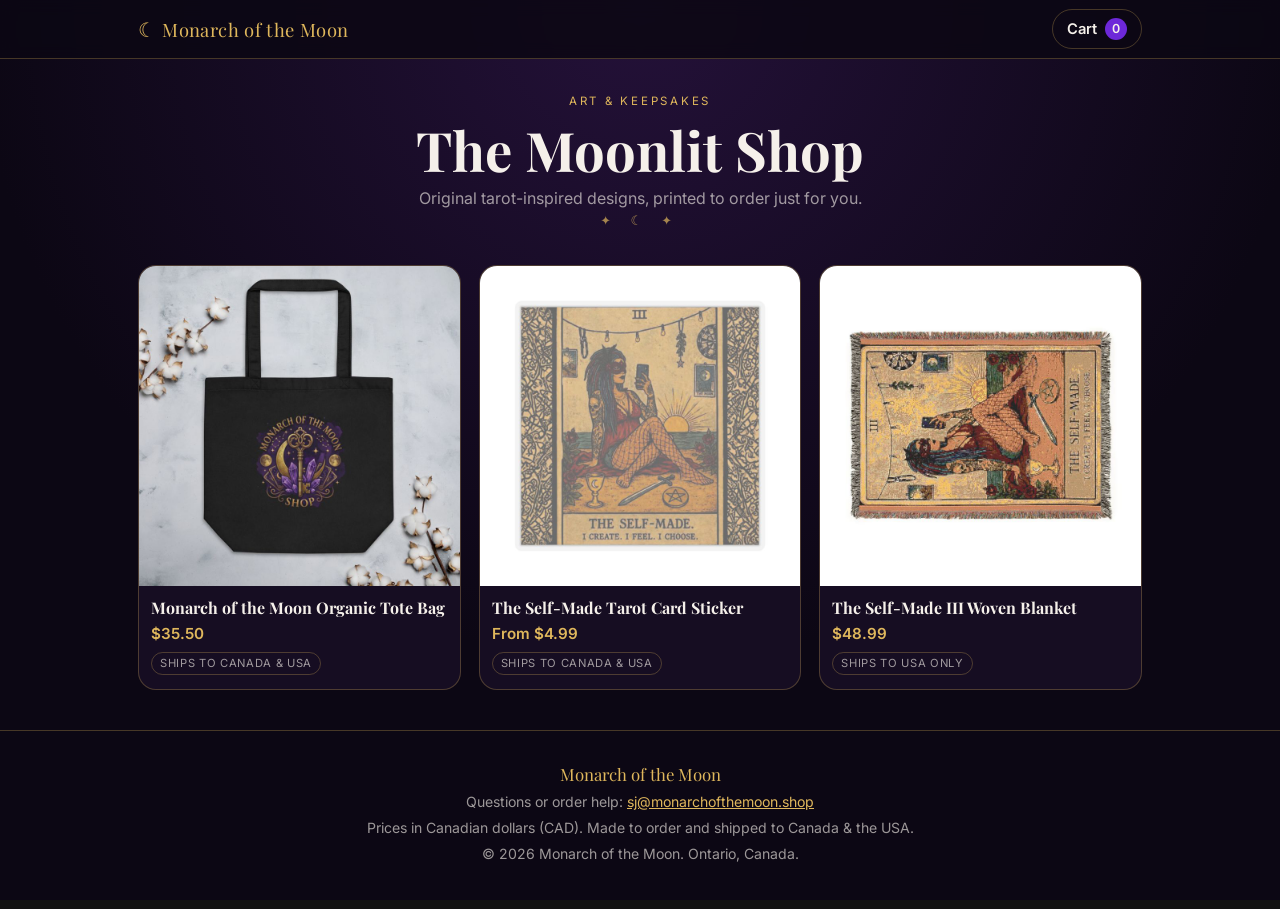
==== shop/index.html @ 4d3a8a0d "Add preview storefront at /shop/ and motm-shop checkout Worker" ====
<!DOCTYPE html>
<html lang="en">
<head>
<meta charset="UTF-8">
<meta name="viewport" content="width=device-width, initial-scale=1.0">
<title>Shop | Monarch of the Moon</title>
<meta name="robots" content="noindex, nofollow">
<meta name="description" content="Monarch of the Moon shop: tarot-inspired art, stickers and keepsakes.">
<meta name="theme-color" content="#0c0714">
<link rel="preconnect" href="https://fonts.googleapis.com">
<link rel="preconnect" href="https://fonts.gstatic.com" crossorigin>
<link href="https://fonts.googleapis.com/css2?family=Playfair+Display:wght@700&amp;family=Inter:wght@400;500;600;700&amp;display=swap" rel="stylesheet">
<link rel="stylesheet" href="shop.css?v=1">
<script src="shop.js?v=1" defer></script>
</head>
<body data-page="grid">
<header class="top"><div class="wrap"><a class="brand" href="./"><span>&#9790;</span>Monarch of the Moon</a><a class="cartlink" href="cart.html">Cart <span class="count" data-count>0</span></a></div></header>
<main class="wrap">
<section class="hero"><p class="eyebrow gold">Art &amp; keepsakes</p><h1 class="serif">The Moonlit Shop</h1>
<p class="muted">Original tarot-inspired designs, printed to order just for you.</p><p class="stars">&#10022; &#9790; &#10022;</p></section>
<div class="grid" id="grid" aria-live="polite"></div>
</main>
<footer class="muted"><div class="wrap">
<p class="serif gold" style="font-size:1.05rem">Monarch of the Moon</p>
<p>Questions or order help: <a href="mailto:sj@monarchofthemoon.shop">sj@monarchofthemoon.shop</a></p>
<p>Prices in Canadian dollars (CAD). Made to order and shipped to Canada &amp; the USA.</p>
<p>&copy; 2026 Monarch of the Moon. Ontario, Canada.</p>
</div></footer>
</body>
</html>
---- shop/shop.css ----
:root{color-scheme:dark;--bg:#0c0714;--card:#160d22;--card2:#1d1230;--gold:#dfb75c;--purple:#6d28d9;--text:#f5f0ea;--muted:rgba(245,240,234,.62);--line:rgba(223,183,92,.28)}
*{box-sizing:border-box}
html{-webkit-text-size-adjust:100%}
body{margin:0;min-height:100vh;background:radial-gradient(circle at 50% 0%,#241139 0%,var(--bg) 60%) fixed;color:var(--text);font-family:Inter,system-ui,sans-serif;line-height:1.55}
a{color:inherit}
img{max-width:100%;display:block}
.serif{font-family:"Playfair Display",Georgia,serif}
.gold{color:var(--gold)}
.muted{color:var(--muted)}
.wrap{max-width:1040px;margin:0 auto;padding:0 18px}
.top{position:sticky;top:0;z-index:5;background:rgba(12,7,20,.88);backdrop-filter:blur(8px);border-bottom:1px solid var(--line)}
.top .wrap{display:flex;align-items:center;justify-content:space-between;height:58px}
.brand{text-decoration:none;font-family:"Playfair Display",Georgia,serif;font-size:1.15rem;color:var(--gold);letter-spacing:.02em}
.brand span{font-size:1.1em;margin-right:6px}
.cartlink{display:inline-flex;align-items:center;gap:8px;text-decoration:none;padding:8px 14px;border:1px solid var(--line);border-radius:999px;font-weight:600;font-size:.92rem}
.count{background:var(--purple);border-radius:999px;min-width:22px;height:22px;display:inline-grid;place-items:center;font-size:.78rem;padding:0 6px}
.hero{padding:34px 0 8px;text-align:center}
.eyebrow{letter-spacing:.24em;text-transform:uppercase;font-size:.72rem;margin:0}
h1{font-size:clamp(2rem,8vw,3.4rem);line-height:1.05;margin:10px 0 8px}
.hero p{margin:0 auto;max-width:520px}
.stars{letter-spacing:.6em;color:var(--gold);opacity:.7;font-size:.8rem;margin:14px 0 0}
.grid{display:grid;grid-template-columns:repeat(2,1fr);gap:12px;margin:26px 0 40px}
@media(min-width:760px){.grid{grid-template-columns:repeat(3,1fr);gap:18px}}
.card{display:flex;flex-direction:column;background:var(--card);border:1px solid var(--line);border-radius:18px;overflow:hidden;text-decoration:none;transition:transform .15s,border-color .15s}
.card:hover,.card:focus-visible{transform:translateY(-2px);border-color:var(--gold)}
.card .ph{aspect-ratio:1;background:#f3f0ea}
.card .ph img{width:100%;height:100%;object-fit:cover}
.card .info{padding:12px 12px 14px}
.card h2{font-size:1rem;margin:0 0 4px;line-height:1.25}
.card .price{color:var(--gold);font-weight:600;font-size:.95rem}
.tag{display:inline-block;font-size:.7rem;letter-spacing:.06em;text-transform:uppercase;border:1px solid var(--line);border-radius:999px;padding:2px 8px;margin-top:6px;color:var(--muted)}
.btn{display:inline-flex;justify-content:center;align-items:center;gap:8px;width:100%;padding:15px 22px;border:0;border-radius:999px;background:var(--purple);color:#fff;font:600 1rem Inter,system-ui,sans-serif;text-decoration:none;cursor:pointer}
.btn:hover,.btn:focus-visible{background:#7c3aed}
.btn[disabled]{opacity:.55;cursor:not-allowed}
.btn.ghost{background:transparent;border:1px solid var(--line);color:var(--text)}
.product{display:grid;gap:22px;padding:22px 0 40px}
@media(min-width:820px){.product{grid-template-columns:1.1fr 1fr;gap:36px;padding-top:34px}}
.main-img{aspect-ratio:1;background:#f3f0ea;border-radius:18px;overflow:hidden;border:1px solid var(--line)}
.main-img img{width:100%;height:100%;object-fit:contain}
.thumbs{display:flex;gap:8px;overflow-x:auto;padding:10px 0 2px;scrollbar-width:thin}
.thumbs button{flex:0 0 64px;height:64px;padding:0;border-radius:10px;overflow:hidden;border:2px solid transparent;background:#f3f0ea;cursor:pointer}
.thumbs button[aria-current=true]{border-color:var(--gold)}
.thumbs img{width:100%;height:100%;object-fit:cover}
.product h1{font-size:clamp(1.7rem,6vw,2.4rem);margin:0 0 6px}
.bigprice{font-size:1.5rem;color:var(--gold);font-weight:600;margin:0 0 14px}
.opt{margin:0 0 14px;border:0;padding:0}
.opt legend{font-size:.8rem;letter-spacing:.12em;text-transform:uppercase;color:var(--muted);margin-bottom:8px}
.chips{display:flex;flex-wrap:wrap;gap:8px}
.chip{padding:10px 14px;border-radius:999px;border:1px solid var(--line);background:var(--card);color:var(--text);font:500 .92rem Inter,system-ui,sans-serif;cursor:pointer;min-height:44px}
.chip[aria-pressed=true]{border-color:var(--gold);background:var(--card2);color:var(--gold)}
.chip:disabled{opacity:.35;text-decoration:line-through;cursor:not-allowed}
.qty{display:inline-flex;align-items:center;border:1px solid var(--line);border-radius:999px;overflow:hidden}
.qty button{width:44px;height:44px;border:0;background:transparent;color:var(--text);font-size:1.2rem;cursor:pointer}
.qty input{width:44px;text-align:center;border:0;background:transparent;color:var(--text);font:600 1rem Inter,sans-serif}
.row{display:flex;gap:12px;align-items:center;margin:6px 0 16px}
.desc p{margin:0 0 10px}
.note{font-size:.88rem;border:1px solid var(--line);border-radius:14px;padding:12px 14px;background:var(--card);margin:16px 0}
.toast{position:fixed;left:50%;bottom:18px;transform:translateX(-50%);background:var(--card2);border:1px solid var(--gold);padding:12px 18px;border-radius:999px;font-weight:600;opacity:0;transition:opacity .2s;pointer-events:none;z-index:9}
.toast.show{opacity:1}
.panel{background:var(--card);border:1px solid var(--line);border-radius:18px;padding:16px;margin:16px 0}
.line{display:grid;grid-template-columns:72px 1fr auto;gap:12px;align-items:center;padding:12px 0;border-bottom:1px solid rgba(223,183,92,.14)}
.line:last-child{border-bottom:0}
.line img{width:72px;height:72px;object-fit:cover;border-radius:10px;background:#f3f0ea}
.line .t{font-weight:600;line-height:1.25}
.line .v{font-size:.85rem;color:var(--muted)}
.line .rm{background:none;border:0;color:var(--muted);text-decoration:underline;cursor:pointer;padding:4px 0;font-size:.85rem}
.sum{display:flex;justify-content:space-between;padding:6px 0}
.sum.total{font-weight:700;font-size:1.1rem;border-top:1px solid var(--line);margin-top:6px;padding-top:12px}
select{width:100%;padding:13px 14px;border-radius:12px;border:1px solid var(--line);background:var(--card2);color:var(--text);font:500 1rem Inter,sans-serif}
.err{color:#ffb4b4;font-size:.92rem;min-height:1.2em;margin:10px 0 0}
.center{text-align:center;padding:50px 0}
footer{border-top:1px solid var(--line);padding:26px 0 40px;margin-top:20px;font-size:.88rem;text-align:center}
footer a{color:var(--gold)}
footer p{margin:4px 0}
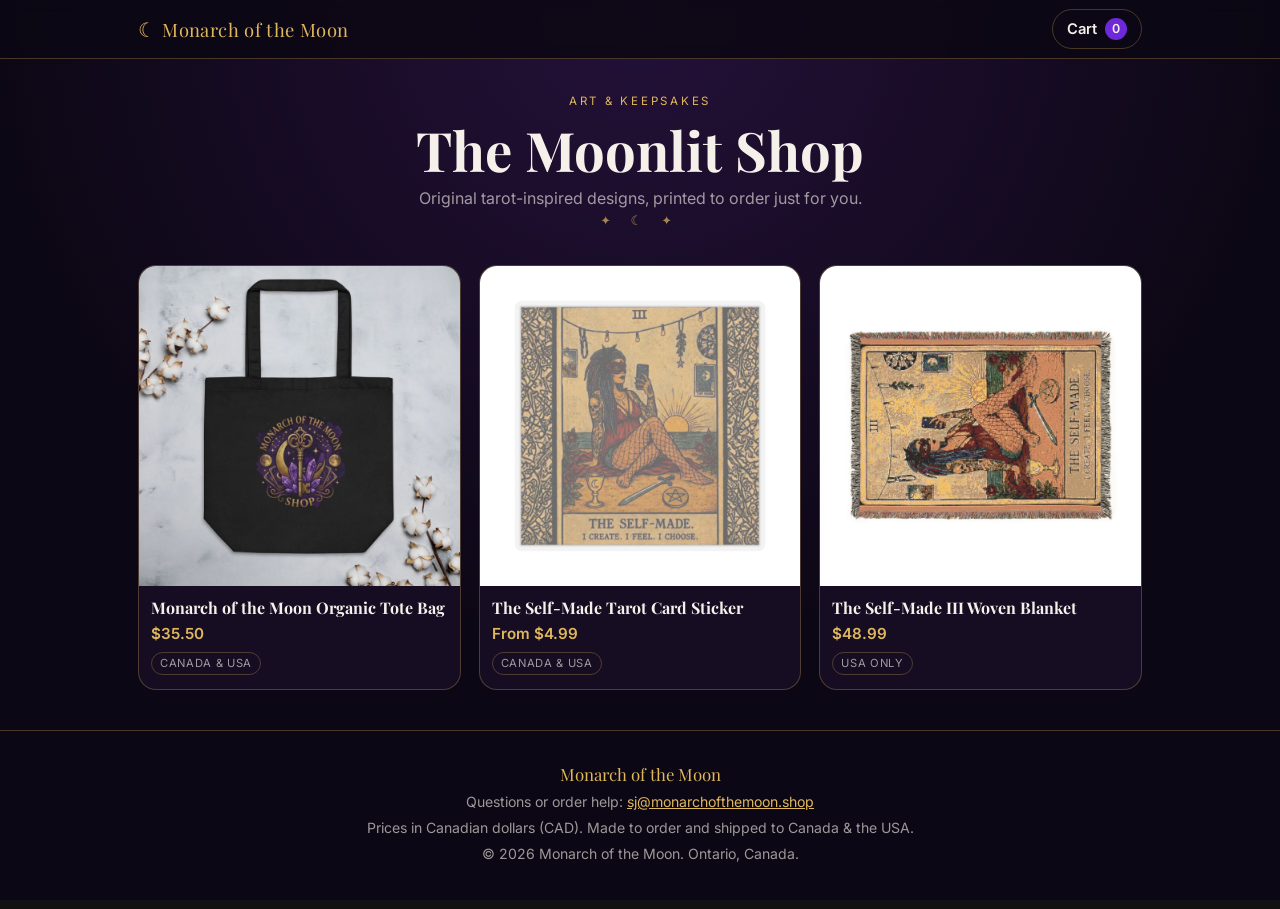
==== commit 83ad4ae0: "Shop: shorter shipping tags, favicon" ====
--- a/shop/index.html
+++ b/shop/index.html
@@ -7,11 +7,12 @@
 <meta name="robots" content="noindex, nofollow">
 <meta name="description" content="Monarch of the Moon shop: tarot-inspired art, stickers and keepsakes.">
 <meta name="theme-color" content="#0c0714">
+<link rel="icon" href="data:image/svg+xml,%3Csvg xmlns=%22http://www.w3.org/2000/svg%22 viewBox=%220 0 100 100%22%3E%3Ctext y=%22.9em%22 font-size=%2290%22%3E%F0%9F%8C%99%3C/text%3E%3C/svg%3E">
 <link rel="preconnect" href="https://fonts.googleapis.com">
 <link rel="preconnect" href="https://fonts.gstatic.com" crossorigin>
 <link href="https://fonts.googleapis.com/css2?family=Playfair+Display:wght@700&amp;family=Inter:wght@400;500;600;700&amp;display=swap" rel="stylesheet">
-<link rel="stylesheet" href="shop.css?v=1">
-<script src="shop.js?v=1" defer></script>
+<link rel="stylesheet" href="shop.css?v=2">
+<script src="shop.js?v=2" defer></script>
 </head>
 <body data-page="grid">
 <header class="top"><div class="wrap"><a class="brand" href="./"><span>&#9790;</span>Monarch of the Moon</a><a class="cartlink" href="cart.html">Cart <span class="count" data-count>0</span></a></div></header>
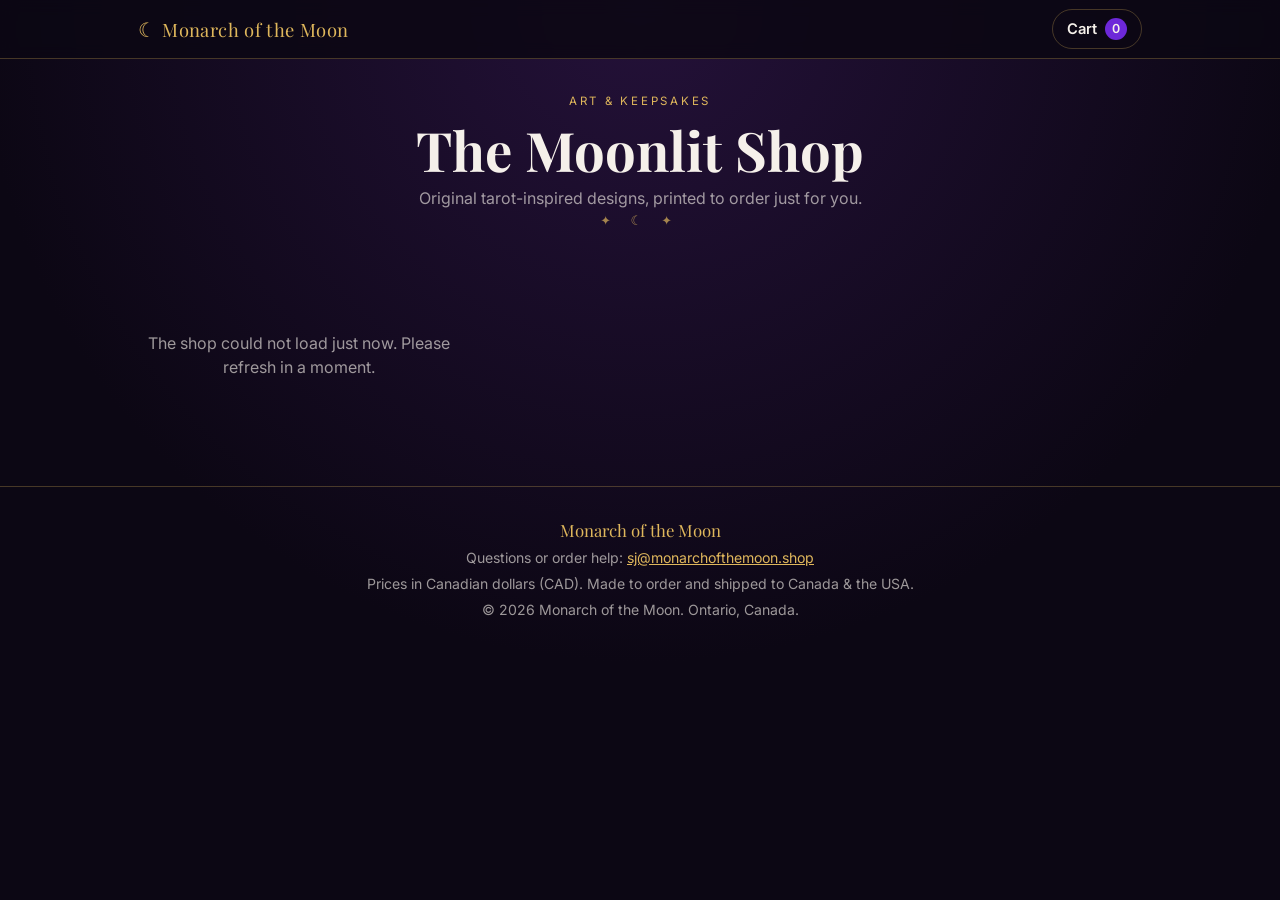
==== commit 847de578: "Shop: live catalog from Printify + Printful via motm-shop Worker" ====
--- a/shop/index.html
+++ b/shop/index.html
@@ -8,11 +8,12 @@
 <meta name="description" content="Monarch of the Moon shop: tarot-inspired art, stickers and keepsakes.">
 <meta name="theme-color" content="#0c0714">
 <link rel="icon" href="data:image/svg+xml,%3Csvg xmlns=%22http://www.w3.org/2000/svg%22 viewBox=%220 0 100 100%22%3E%3Ctext y=%22.9em%22 font-size=%2290%22%3E%F0%9F%8C%99%3C/text%3E%3C/svg%3E">
+<link rel="preconnect" href="https://api.monarchofthemoon.shop" crossorigin>
 <link rel="preconnect" href="https://fonts.googleapis.com">
 <link rel="preconnect" href="https://fonts.gstatic.com" crossorigin>
 <link href="https://fonts.googleapis.com/css2?family=Playfair+Display:wght@700&amp;family=Inter:wght@400;500;600;700&amp;display=swap" rel="stylesheet">
-<link rel="stylesheet" href="shop.css?v=2">
-<script src="shop.js?v=2" defer></script>
+<link rel="stylesheet" href="shop.css?v=3">
+<script src="shop.js?v=3" defer></script>
 </head>
 <body data-page="grid">
 <header class="top"><div class="wrap"><a class="brand" href="./"><span>&#9790;</span>Monarch of the Moon</a><a class="cartlink" href="cart.html">Cart <span class="count" data-count>0</span></a></div></header>
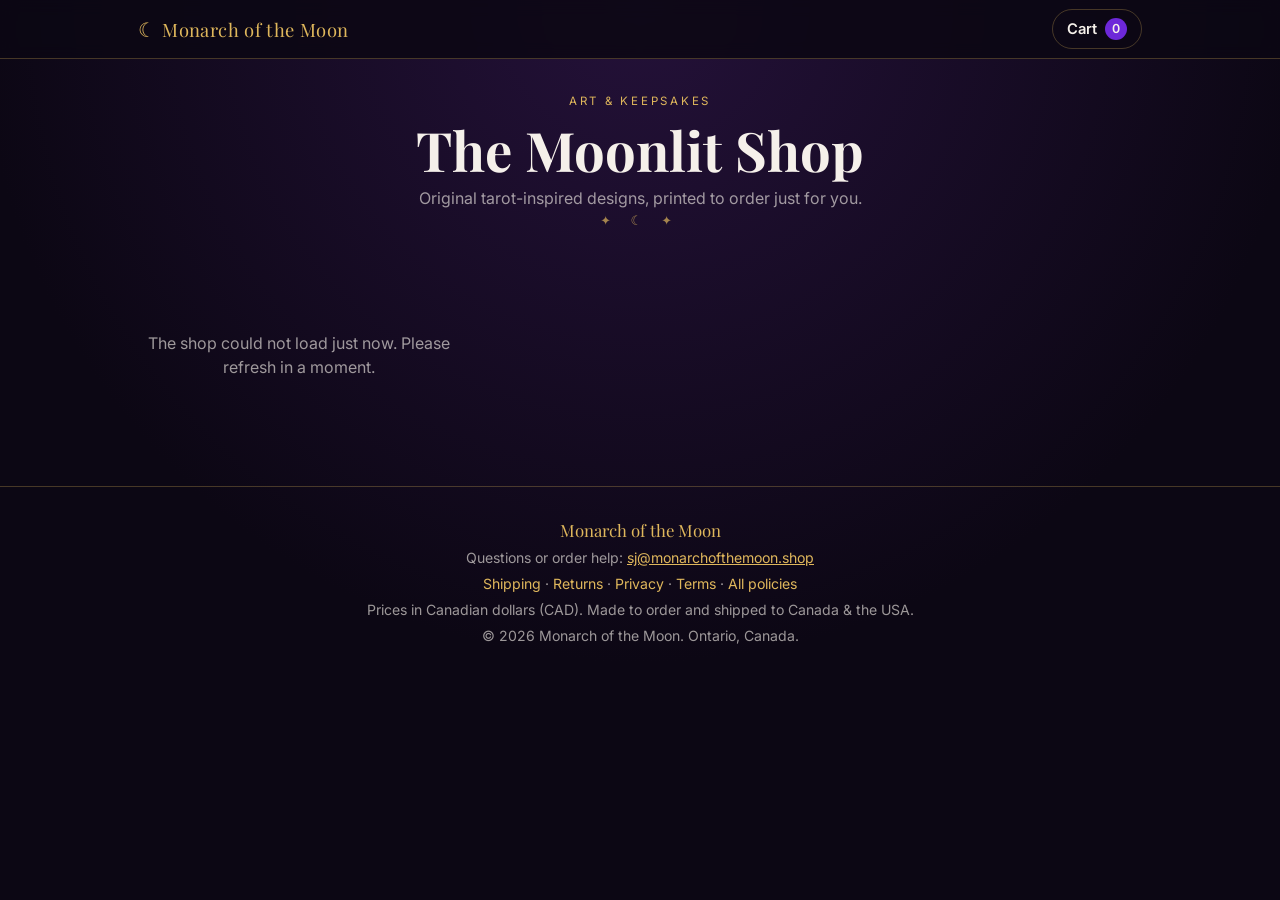
==== commit 38da5ea4: "Launch: shop at site root, live Stripe, hide woven blanket, legal pages, robots/sitemap" ====
--- a/shop/index.html
+++ b/shop/index.html
@@ -1,32 +1,7 @@
 <!DOCTYPE html>
-<html lang="en">
-<head>
-<meta charset="UTF-8">
-<meta name="viewport" content="width=device-width, initial-scale=1.0">
-<title>Shop | Monarch of the Moon</title>
-<meta name="robots" content="noindex, nofollow">
-<meta name="description" content="Monarch of the Moon shop: tarot-inspired art, stickers and keepsakes.">
-<meta name="theme-color" content="#0c0714">
-<link rel="icon" href="data:image/svg+xml,%3Csvg xmlns=%22http://www.w3.org/2000/svg%22 viewBox=%220 0 100 100%22%3E%3Ctext y=%22.9em%22 font-size=%2290%22%3E%F0%9F%8C%99%3C/text%3E%3C/svg%3E">
-<link rel="preconnect" href="https://api.monarchofthemoon.shop" crossorigin>
-<link rel="preconnect" href="https://fonts.googleapis.com">
-<link rel="preconnect" href="https://fonts.gstatic.com" crossorigin>
-<link href="https://fonts.googleapis.com/css2?family=Playfair+Display:wght@700&amp;family=Inter:wght@400;500;600;700&amp;display=swap" rel="stylesheet">
-<link rel="stylesheet" href="shop.css?v=3">
-<script src="shop.js?v=3" defer></script>
-</head>
-<body data-page="grid">
-<header class="top"><div class="wrap"><a class="brand" href="./"><span>&#9790;</span>Monarch of the Moon</a><a class="cartlink" href="cart.html">Cart <span class="count" data-count>0</span></a></div></header>
-<main class="wrap">
-<section class="hero"><p class="eyebrow gold">Art &amp; keepsakes</p><h1 class="serif">The Moonlit Shop</h1>
-<p class="muted">Original tarot-inspired designs, printed to order just for you.</p><p class="stars">&#10022; &#9790; &#10022;</p></section>
-<div class="grid" id="grid" aria-live="polite"></div>
-</main>
-<footer class="muted"><div class="wrap">
-<p class="serif gold" style="font-size:1.05rem">Monarch of the Moon</p>
-<p>Questions or order help: <a href="mailto:sj@monarchofthemoon.shop">sj@monarchofthemoon.shop</a></p>
-<p>Prices in Canadian dollars (CAD). Made to order and shipped to Canada &amp; the USA.</p>
-<p>&copy; 2026 Monarch of the Moon. Ontario, Canada.</p>
-</div></footer>
-</body>
-</html>
+<html lang="en"><head><meta charset="UTF-8"><title>Monarch of the Moon</title>
+<meta name="robots" content="noindex, follow">
+<link rel="canonical" href="https://monarchofthemoon.shop/">
+<script>location.replace("/"+location.search+location.hash)</script>
+<meta http-equiv="refresh" content="0; url=/">
+</head><body><p><a href="/">Continue to Monarch of the Moon</a></p></body></html>
